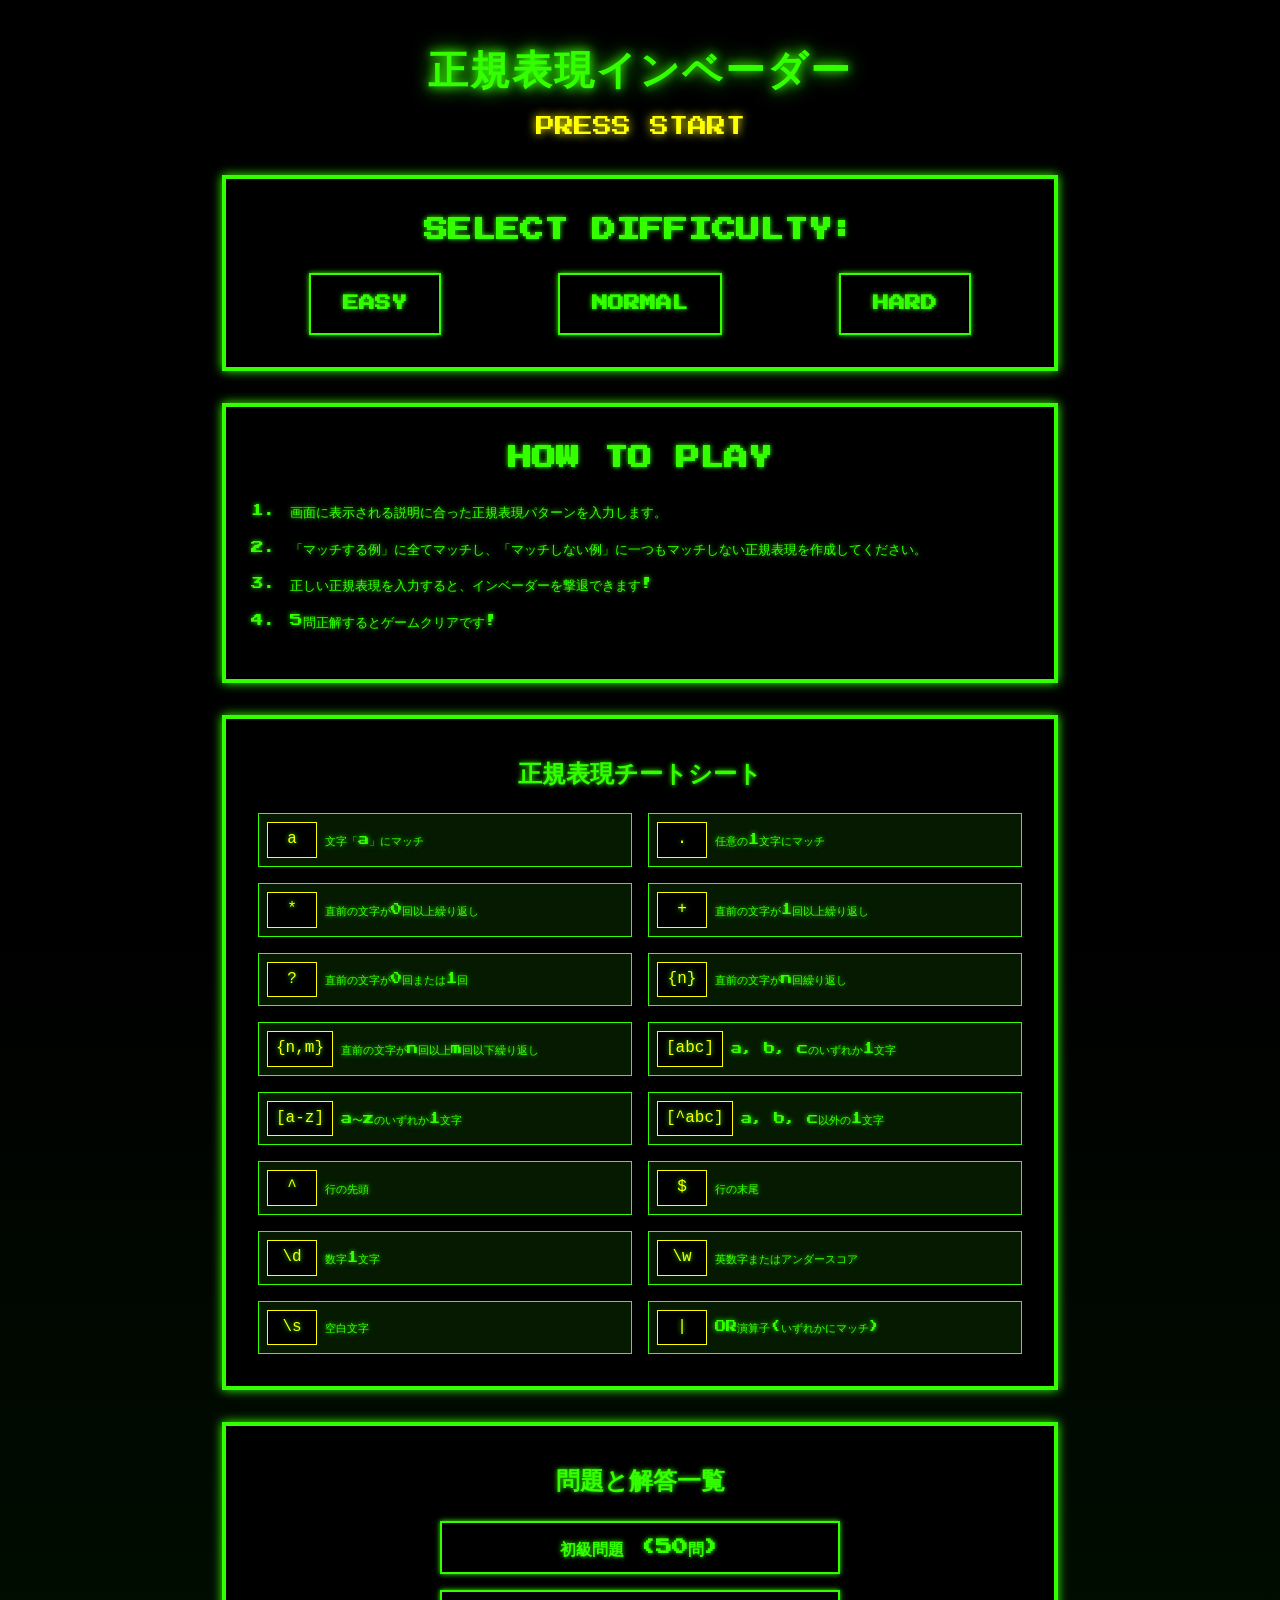
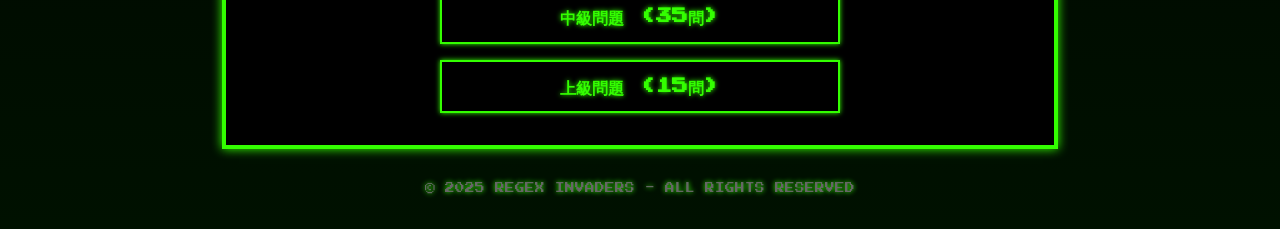
==== index.html @ 77ee5fef "refactor: Flask backendを削除して静的サイトに移行 ECSデプロイ予定だったが、ゲームロジックは全てクライアント側で完結可能。 Cloudflare Pages 配信前提に再構成" ====
<!DOCTYPE html>
<html lang="ja">
<head>
    <meta charset="UTF-8">
    <meta name="viewport" content="width=device-width, initial-scale=1.0">
    <title>正規表現インベーダーゲーム</title>
    <link rel="stylesheet" href="static/css/style.css">
    <link href="https://fonts.googleapis.com/css2?family=Press+Start+2P&display=swap" rel="stylesheet">
</head>
<body>
    <div class="container">
        <div class="game-title">
            <h1>正規表現インベーダー</h1>
            <div class="blink-text">PRESS START</div>
        </div>

        <div class="difficulty-selection">
            <h2>SELECT DIFFICULTY:</h2>
            <div class="buttons">
                <a href="game.html?level=beginner" class="btn pixel-btn">EASY</a>
                <a href="game.html?level=intermediate" class="btn pixel-btn">NORMAL</a>
                <a href="game.html?level=advanced" class="btn pixel-btn">HARD</a>
            </div>
        </div>

        <div class="instructions">
            <h2>HOW TO PLAY</h2>
            <ol>
                <li>画面に表示される説明に合った正規表現パターンを入力します。</li>
                <li>「マッチする例」に全てマッチし、「マッチしない例」に一つもマッチしない正規表現を作成してください。</li>
                <li>正しい正規表現を入力すると、インベーダーを撃退できます!</li>
                <li>5問正解するとゲームクリアです!</li>
            </ol>
        </div>

        <div class="regex-cheatsheet">
            <h2>正規表現チートシート</h2>
            <div class="cheatsheet-grid">
                <div class="cheatsheet-item">
                    <code>a</code>
                    <span>文字「a」にマッチ</span>
                </div>
                <div class="cheatsheet-item">
                    <code>.</code>
                    <span>任意の1文字にマッチ</span>
                </div>
                <div class="cheatsheet-item">
                    <code>*</code>
                    <span>直前の文字が0回以上繰り返し</span>
                </div>
                <div class="cheatsheet-item">
                    <code>+</code>
                    <span>直前の文字が1回以上繰り返し</span>
                </div>
                <div class="cheatsheet-item">
                    <code>?</code>
                    <span>直前の文字が0回または1回</span>
                </div>
                <div class="cheatsheet-item">
                    <code>{n}</code>
                    <span>直前の文字がn回繰り返し</span>
                </div>
                <div class="cheatsheet-item">
                    <code>{n,m}</code>
                    <span>直前の文字がn回以上m回以下繰り返し</span>
                </div>
                <div class="cheatsheet-item">
                    <code>[abc]</code>
                    <span>a, b, cのいずれか1文字</span>
                </div>
                <div class="cheatsheet-item">
                    <code>[a-z]</code>
                    <span>a〜zのいずれか1文字</span>
                </div>
                <div class="cheatsheet-item">
                    <code>[^abc]</code>
                    <span>a, b, c以外の1文字</span>
                </div>
                <div class="cheatsheet-item">
                    <code>^</code>
                    <span>行の先頭</span>
                </div>
                <div class="cheatsheet-item">
                    <code>$</code>
                    <span>行の末尾</span>
                </div>
                <div class="cheatsheet-item">
                    <code>\d</code>
                    <span>数字1文字</span>
                </div>
                <div class="cheatsheet-item">
                    <code>\w</code>
                    <span>英数字またはアンダースコア</span>
                </div>
                <div class="cheatsheet-item">
                    <code>\s</code>
                    <span>空白文字</span>
                </div>
                <div class="cheatsheet-item">
                    <code>|</code>
                    <span>OR演算子(いずれかにマッチ)</span>
                </div>
            </div>
        </div>

        <div class="solutions-links">
            <h2>問題と解答一覧</h2>
            <div class="buttons">
                <a href="solutions.html?level=beginner" class="btn">初級問題 (50問)</a>
                <a href="solutions.html?level=intermediate" class="btn">中級問題 (35問)</a>
                <a href="solutions.html?level=advanced" class="btn">上級問題 (15問)</a>
            </div>
        </div>

        <div class="footer">
            <p>&copy; 2025 REGEX INVADERS - ALL RIGHTS RESERVED</p>
        </div>
    </div>

    <script>
        setInterval(function() {
            const blinkText = document.querySelector('.blink-text');
            blinkText.style.visibility = (blinkText.style.visibility === 'hidden' ? 'visible' : 'hidden');
        }, 500);
    </script>
</body>
</html>
---- static/css/style.css ----
/* 90年代ゲーム風スタイル */
* {
    box-sizing: border-box;
    margin: 0;
    padding: 0;
}

html {
    scroll-behavior: smooth;
}

@font-face {
    font-family: 'PixelFont';
    src: url('https://fonts.googleapis.com/css2?family=Press+Start+2P&display=swap');
}

body {
    font-family: 'Press Start 2P', cursive, monospace;
    background-color: #000;
    color: #33ff00;
    line-height: 1.6;
    background-image: linear-gradient(to bottom, #000 50%, #001100);
    text-shadow: 0 0 5px #33ff00;
}

.container {
    max-width: 900px;
    margin: 0 auto;
    padding: 2rem;
}

h1, h2, h3 {
    color: #33ff00;
    margin-bottom: 1.5rem;
    text-align: center;
    text-transform: uppercase;
}

h1 {
    font-size: 2.5rem;
    margin-bottom: 0.5rem;
    text-shadow: 0 0 10px #33ff00, 0 0 20px #33ff00;
    letter-spacing: 2px;
}

.game-title {
    text-align: center;
    margin-bottom: 2rem;
}

.blink-text {
    color: #ffff00;
    font-size: 1.2rem;
    margin-top: 1rem;
    text-shadow: 0 0 10px #ffff00;
}

/* トップページのスタイル */
.difficulty-selection {
    background-color: #000;
    border: 4px solid #33ff00;
    border-radius: 0;
    padding: 2rem;
    margin-bottom: 2rem;
    box-shadow: 0 0 10px #33ff00;
}

.buttons {
    display: flex;
    justify-content: space-around;
    margin-top: 1rem;
    flex-wrap: wrap;
    gap: 1rem;
}

.btn {
    display: inline-block;
    background-color: #000;
    color: #33ff00;
    padding: 0.75rem 1.5rem;
    border: 2px solid #33ff00;
    text-decoration: none;
    font-weight: bold;
    transition: all 0.3s ease;
    cursor: pointer;
    font-size: 1rem;
    text-transform: uppercase;
    box-shadow: 0 0 5px #33ff00;
}

.btn.active {
    background-color: #33ff00;
    color: #000;
}

.pixel-btn {
    position: relative;
    padding: 1rem 2rem;
}

.pixel-btn:before {
    content: '';
    position: absolute;
    top: -4px;
    left: -4px;
    right: -4px;
    bottom: -4px;
    border: 2px solid #33ff00;
    z-index: -1;
}

.btn:hover {
    background-color: #33ff00;
    color: #000;
    transform: translateY(-2px);
    box-shadow: 0 0 15px #33ff00;
}

.instructions {
    background-color: #000;
    border: 4px solid #33ff00;
    border-radius: 0;
    padding: 2rem;
    margin-bottom: 2rem;
    box-shadow: 0 0 10px #33ff00;
}

.instructions ol {
    margin-left: 2rem;
    font-size: 0.8rem;
}

.instructions li {
    margin-bottom: 1rem;
}

/* 正規表現チートシート */
.regex-cheatsheet {
    background-color: #000;
    border: 4px solid #33ff00;
    border-radius: 0;
    padding: 2rem;
    margin-bottom: 2rem;
    box-shadow: 0 0 10px #33ff00;
}

.cheatsheet-grid {
    display: grid;
    grid-template-columns: repeat(auto-fill, minmax(250px, 1fr));
    gap: 1rem;
}

.cheatsheet-item {
    display: flex;
    align-items: center;
    padding: 0.5rem;
    border: 1px solid #33ff00;
    background-color: rgba(51, 255, 0, 0.1);
}

.cheatsheet-item code {
    font-family: monospace;
    background-color: #000;
    color: #ffff00;
    padding: 0.25rem 0.5rem;
    margin-right: 0.5rem;
    border: 1px solid #ffff00;
    font-size: 1rem;
    min-width: 50px;
    text-align: center;
}

.cheatsheet-item span {
    font-size: 0.7rem;
}

.footer {
    text-align: center;
    margin-top: 2rem;
    font-size: 0.6rem;
    color: #666;
}

/* 解答リンク */
.solutions-links {
    background-color: #000;
    border: 4px solid #33ff00;
    border-radius: 0;
    padding: 2rem;
    margin-bottom: 2rem;
    box-shadow: 0 0 10px #33ff00;
    text-align: center;
}

.solutions-links .buttons {
    display: flex;
    flex-direction: column;
    gap: 1rem;
    max-width: 400px;
    margin: 0 auto;
}

.solutions-links .btn {
    width: 100%;
    text-align: center;
}

/* ゲームページのスタイル */
.game-container {
    display: flex;
    flex-direction: column;
    min-height: 100vh;
}

.game-header {
    display: flex;
    justify-content: space-between;
    background-color: #000;
    padding: 1rem;
    border: 2px solid #33ff00;
    margin-bottom: 1rem;
    box-shadow: 0 0 10px #33ff00;
    flex-wrap: wrap;
}

.level-info, .score, .lives, .question-counter {
    font-size: 0.8rem;
    font-weight: bold;
    margin: 0.5rem;
}

.question-counter {
    color: #ffff00;
    text-shadow: 0 0 5px #ffff00;
}

.game-area {
    background-color: #000;
    border: 4px solid #33ff00;
    padding: 2rem;
    margin-bottom: 1rem;
    box-shadow: 0 0 10px #33ff00;
    flex-grow: 1;
}

.invader-container {
    text-align: center;
    margin-bottom: 2rem;
}

.invader {
    font-size: 5rem;
    display: inline-block;
    animation: float 3s ease-in-out infinite;
    text-shadow: 0 0 20px #ff00ff;
}

@keyframes float {
    0% {
        transform: translateY(0);
    }
    50% {
        transform: translateY(-20px);
    }
    100% {
        transform: translateY(0);
    }
}

.problem-container {
    margin-bottom: 2rem;
}

.examples {
    display: flex;
    justify-content: space-between;
    margin-top: 1rem;
}

.example-group {
    width: 48%;
    background-color: #000;
    border: 2px solid #33ff00;
    padding: 1rem;
}

.example-group h3, .example-group h4 {
    font-size: 0.8rem;
    text-align: left;
    margin-bottom: 0.5rem;
}

.example-group ul {
    list-style-type: none;
}

.example-group li {
    background-color: rgba(51, 255, 0, 0.1);
    padding: 0.5rem;
    margin-bottom: 0.5rem;
    border: 1px solid #33ff00;
    font-family: monospace;
    font-size: 0.9rem;
}

/* ヒント表示のスタイル */
.hint {
    background-color: #000;
    padding: 1rem;
    margin-top: 1rem;
    border: 2px solid #ffff00;
    color: #ffff00;
    font-style: italic;
    text-shadow: 0 0 5px #ffff00;
    font-size: 0.8rem;
}

/* 正解表示のスタイル */
.answer {
    background-color: #000;
    padding: 1rem;
    margin-top: 1rem;
    border: 2px solid #00ffff;
    color: #00ffff;
    font-weight: bold;
    font-family: monospace;
    font-size: 0.9rem;
    text-shadow: 0 0 5px #00ffff;
}

/* ゲームオーバー時の正解表示 */
.final-answer {
    background-color: #000;
    padding: 1rem;
    margin: 1rem 0;
    border: 2px solid #00ffff;
    color: #00ffff;
    font-weight: bold;
    font-family: monospace;
    font-size: 0.9rem;
    text-align: left;
    text-shadow: 0 0 5px #00ffff;
}

/* リザルト統計のスタイル */
.result-stats {
    background-color: #000;
    padding: 1rem;
    margin: 1rem 0;
    border: 2px solid #ffff00;
    color: #ffff00;
    text-align: left;
}

.stat-item {
    display: flex;
    justify-content: space-between;
    margin-bottom: 0.5rem;
    padding: 0.5rem;
    border-bottom: 1px solid rgba(255, 255, 0, 0.3);
}

.stat-item:last-child {
    border-bottom: none;
}

.stat-label {
    font-size: 0.8rem;
}

.stat-value {
    font-size: 0.8rem;
    font-weight: bold;
    color: #ff00ff;
    text-shadow: 0 0 5px #ff00ff;
}

.input-container {
    display: flex;
    margin-bottom: 1rem;
}

.regex-input {
    display: flex;
    align-items: center;
    background-color: #000;
    border: 2px solid #33ff00;
    padding: 0.5rem;
    flex-grow: 1;
    margin-right: 1rem;
}

.regex-delimiter {
    color: #ffff00;
    font-size: 1.5rem;
    font-weight: bold;
    padding: 0 0.5rem;
    text-shadow: 0 0 5px #ffff00;
}

#regex-pattern {
    background-color: #000;
    border: none;
    color: #33ff00;
    font-family: monospace;
    font-size: 1.2rem;
    padding: 0.5rem;
    width: 100%;
    outline: none;
    text-shadow: 0 0 5px #33ff00;
}

.feedback {
    min-height: 3rem;
    padding: 1rem;
    border: 2px solid #33ff00;
    margin-top: 1rem;
    text-align: center;
    font-weight: bold;
    font-size: 0.8rem;
}

.feedback.success {
    background-color: rgba(0, 255, 0, 0.2);
    color: #33ff00;
    border-color: #33ff00;
}

.feedback.error {
    background-color: rgba(255, 0, 0, 0.2);
    color: #ff0000;
    border-color: #ff0000;
    text-shadow: 0 0 5px #ff0000;
}

.game-controls {
    display: flex;
    justify-content: space-between;
}

/* モーダルのスタイル */
.modal {
    position: fixed;
    top: 0;
    left: 0;
    width: 100%;
    height: 100%;
    background-color: rgba(0, 0, 0, 0.9);
    display: flex;
    justify-content: center;
    align-items: center;
    z-index: 1000;
}

.modal-content {
    background-color: #000;
    padding: 2rem;
    border: 4px solid #33ff00;
    text-align: center;
    max-width: 500px;
    width: 90%;
    box-shadow: 0 0 20px #33ff00;
}

.modal-content h2 {
    margin-bottom: 1rem;
    color: #ffff00;
    text-shadow: 0 0 10px #ffff00;
}

.modal-content p {
    margin-bottom: 1rem;
    font-size: 1rem;
    color: #33ff00;
}

.modal-content .btn {
    margin: 0.5rem;
}

/* 解答一覧ページのスタイル */
.solutions-container {
    margin-bottom: 2rem;
}

.solutions-nav {
    background-color: #000;
    border: 4px solid #33ff00;
    border-radius: 0;
    padding: 1rem;
    margin-bottom: 2rem;
    box-shadow: 0 0 10px #33ff00;
}

.solutions-nav .buttons {
    display: flex;
    flex-wrap: wrap;
    justify-content: center;
    gap: 0.5rem;
}

.solutions-nav .btn {
    font-size: 0.7rem;
    padding: 0.5rem 1rem;
}

.page-navigation {
    display: flex;
    justify-content: space-between;
    margin: 1rem 0;
    position: sticky;
    top: 10px;
    z-index: 100;
}

.bottom-nav {
    margin-top: 2rem;
}

.nav-btn {
    font-size: 0.7rem;
    padding: 0.5rem 1rem;
    background-color: rgba(0, 0, 0, 0.8);
}

.level-section {
    margin-bottom: 3rem;
}

.problem-list {
    display: grid;
    grid-template-columns: 1fr;
    gap: 2rem;
}

.problem-card {
    background-color: #000;
    border: 2px solid #33ff00;
    padding: 1.5rem;
    box-shadow: 0 0 10px #33ff00;
}

.more-problems {
    text-align: center;
    padding: 2rem;
    color: #ffff00;
}

.problem-description {
    font-size: 1rem;
    margin-bottom: 1rem;
    padding-bottom: 1rem;
    border-bottom: 1px solid #33ff00;
}

.problem-examples {
    display: flex;
    flex-wrap: wrap;
    gap: 1rem;
    margin-bottom: 1.5rem;
}

.problem-examples .example-group {
    flex: 1;
    min-width: 200px;
}

.problem-solution {
    background-color: rgba(51, 255, 0, 0.1);
    padding: 1rem;
    border: 1px solid #33ff00;
}

.solution-pattern {
    font-size: 0.9rem;
    margin-bottom: 1rem;
    color: #00ffff;
}

.solution-pattern code {
    background-color: #000;
    padding: 0.25rem 0.5rem;
    border: 1px solid #00ffff;
    font-family: monospace;
    color: #00ffff;
    text-shadow: 0 0 5px #00ffff;
}

.solution-hint {
    font-size: 0.8rem;
    margin-bottom: 0.5rem;
    color: #ffff00;
}

.back-to-game {
    text-align: center;
    margin-top: 2rem;
    display: flex;
    justify-content: center;
    gap: 1rem;
}
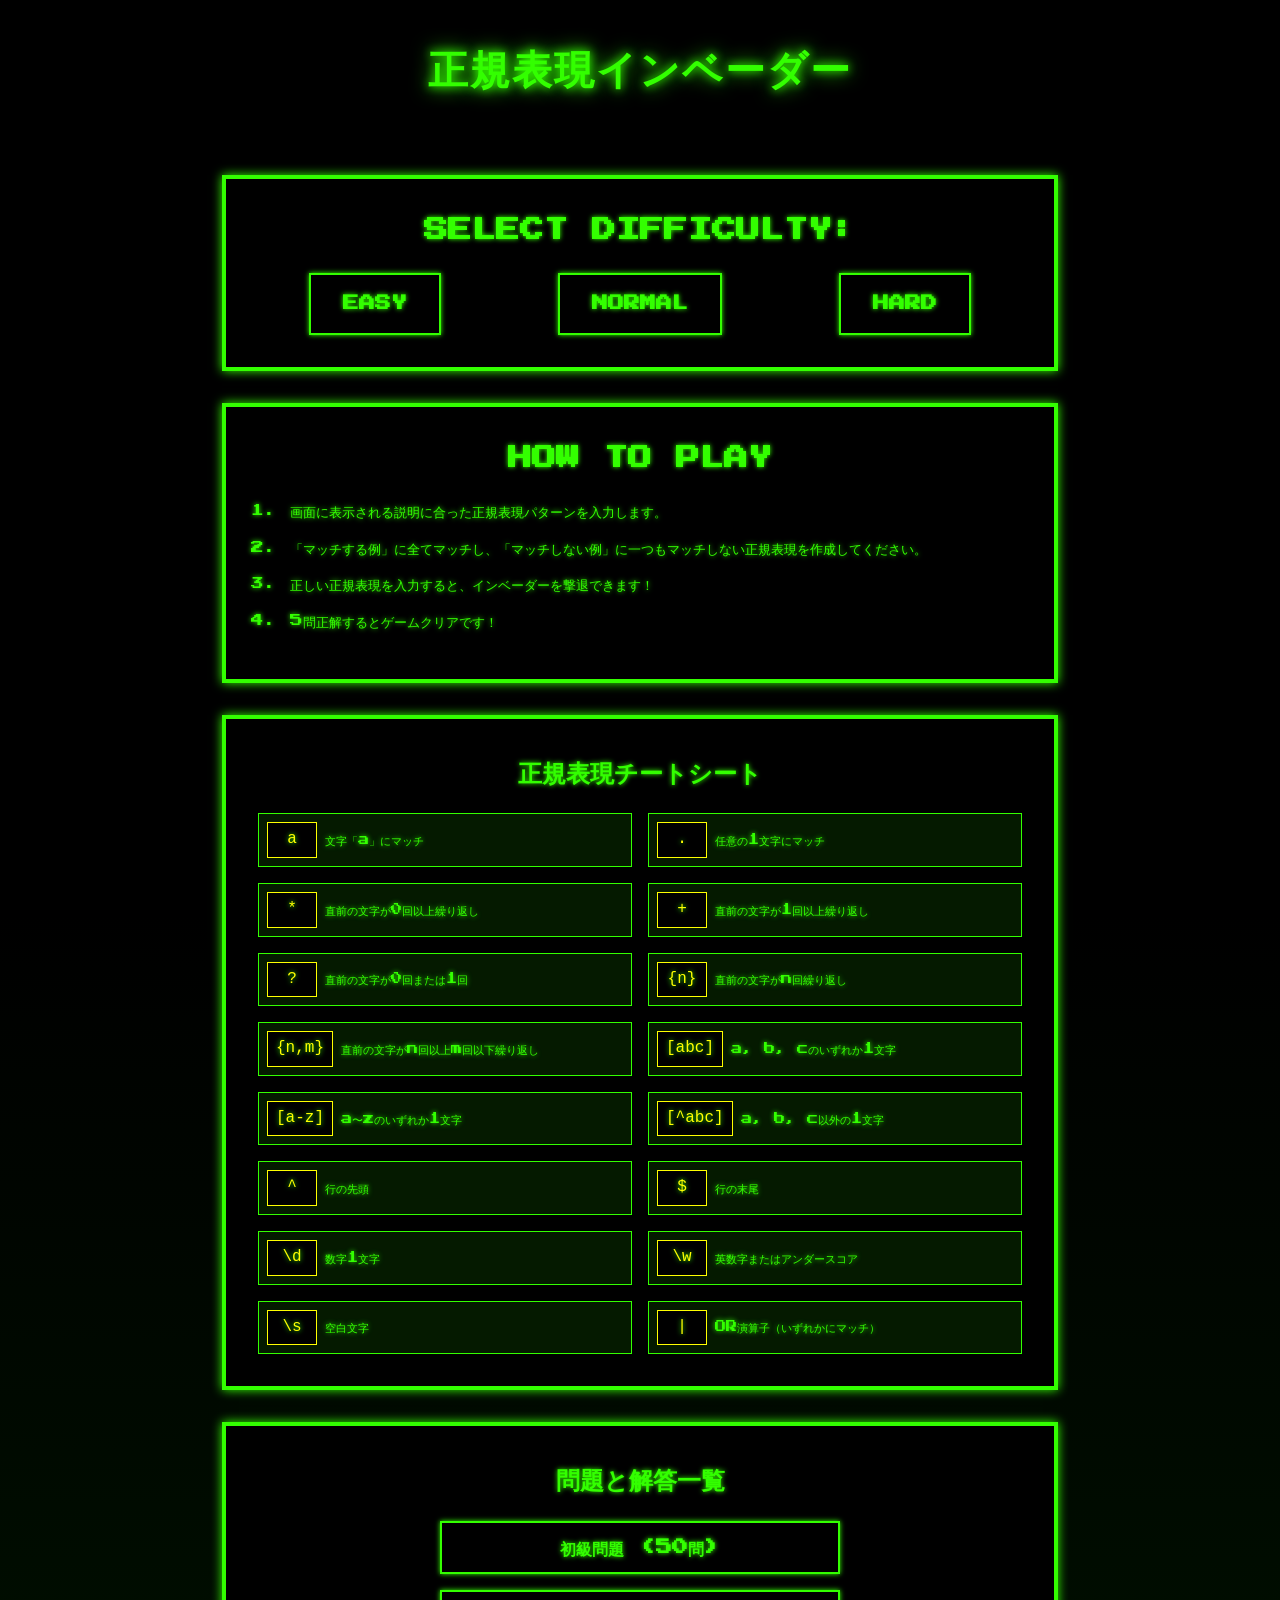
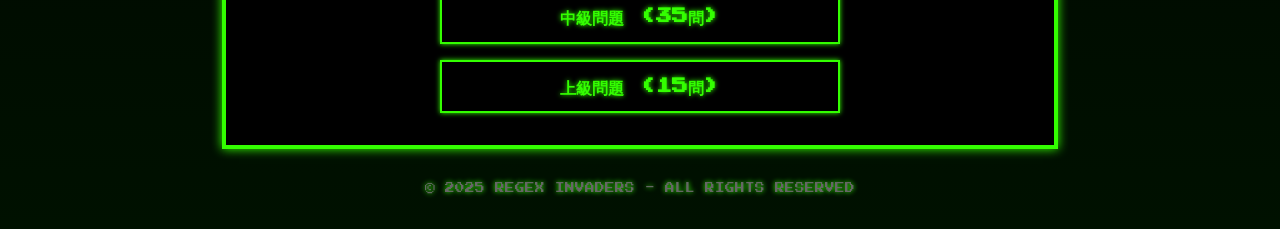
==== commit 49aef64e: "refactor(static): Flaskを撤去しクライアント完結の静的サイト化 サーバー側の出題・正誤判定をJSへ移植し、ECS前提から静的ホスティング (S3+CloudFront想定)へ方針" ====
--- a/index.html
+++ b/index.html
@@ -4,7 +4,7 @@
     <meta charset="UTF-8">
     <meta name="viewport" content="width=device-width, initial-scale=1.0">
     <title>正規表現インベーダーゲーム</title>
-    <link rel="stylesheet" href="static/css/style.css">
+    <link rel="stylesheet" href="css/style.css">
     <link href="https://fonts.googleapis.com/css2?family=Press+Start+2P&display=swap" rel="stylesheet">
 </head>
 <body>
@@ -13,7 +13,7 @@
             <h1>正規表現インベーダー</h1>
             <div class="blink-text">PRESS START</div>
         </div>
-
+        
         <div class="difficulty-selection">
             <h2>SELECT DIFFICULTY:</h2>
             <div class="buttons">
@@ -22,17 +22,17 @@
                 <a href="game.html?level=advanced" class="btn pixel-btn">HARD</a>
             </div>
         </div>
-
+        
         <div class="instructions">
             <h2>HOW TO PLAY</h2>
             <ol>
                 <li>画面に表示される説明に合った正規表現パターンを入力します。</li>
                 <li>「マッチする例」に全てマッチし、「マッチしない例」に一つもマッチしない正規表現を作成してください。</li>
-                <li>正しい正規表現を入力すると、インベーダーを撃退できます!</li>
-                <li>5問正解するとゲームクリアです!</li>
+                <li>正しい正規表現を入力すると、インベーダーを撃退できます！</li>
+                <li>5問正解するとゲームクリアです！</li>
             </ol>
         </div>
-
+        
         <div class="regex-cheatsheet">
             <h2>正規表現チートシート</h2>
             <div class="cheatsheet-grid">
@@ -98,11 +98,11 @@
                 </div>
                 <div class="cheatsheet-item">
                     <code>|</code>
-                    <span>OR演算子(いずれかにマッチ)</span>
+                    <span>OR演算子（いずれかにマッチ）</span>
                 </div>
             </div>
         </div>
-
+        
         <div class="solutions-links">
             <h2>問題と解答一覧</h2>
             <div class="buttons">
@@ -111,13 +111,14 @@
                 <a href="solutions.html?level=advanced" class="btn">上級問題 (15問)</a>
             </div>
         </div>
-
+        
         <div class="footer">
             <p>&copy; 2025 REGEX INVADERS - ALL RIGHTS RESERVED</p>
         </div>
     </div>
-
+    
     <script>
+        // 点滅テキストのアニメーション
         setInterval(function() {
             const blinkText = document.querySelector('.blink-text');
             blinkText.style.visibility = (blinkText.style.visibility === 'hidden' ? 'visible' : 'hidden');
--- a/css/style.css
+++ b/css/style.css
@@ -0,0 +1,601 @@
+/* 90年代ゲーム風スタイル */
+* {
+    box-sizing: border-box;
+    margin: 0;
+    padding: 0;
+}
+
+html {
+    scroll-behavior: smooth;
+}
+
+@font-face {
+    font-family: 'PixelFont';
+    src: url('https://fonts.googleapis.com/css2?family=Press+Start+2P&display=swap');
+}
+
+body {
+    font-family: 'Press Start 2P', cursive, monospace;
+    background-color: #000;
+    color: #33ff00;
+    line-height: 1.6;
+    background-image: linear-gradient(to bottom, #000 50%, #001100);
+    text-shadow: 0 0 5px #33ff00;
+}
+
+.container {
+    max-width: 900px;
+    margin: 0 auto;
+    padding: 2rem;
+}
+
+h1, h2, h3 {
+    color: #33ff00;
+    margin-bottom: 1.5rem;
+    text-align: center;
+    text-transform: uppercase;
+}
+
+h1 {
+    font-size: 2.5rem;
+    margin-bottom: 0.5rem;
+    text-shadow: 0 0 10px #33ff00, 0 0 20px #33ff00;
+    letter-spacing: 2px;
+}
+
+.game-title {
+    text-align: center;
+    margin-bottom: 2rem;
+}
+
+.blink-text {
+    color: #ffff00;
+    font-size: 1.2rem;
+    margin-top: 1rem;
+    text-shadow: 0 0 10px #ffff00;
+}
+
+/* トップページのスタイル */
+.difficulty-selection {
+    background-color: #000;
+    border: 4px solid #33ff00;
+    border-radius: 0;
+    padding: 2rem;
+    margin-bottom: 2rem;
+    box-shadow: 0 0 10px #33ff00;
+}
+
+.buttons {
+    display: flex;
+    justify-content: space-around;
+    margin-top: 1rem;
+    flex-wrap: wrap;
+    gap: 1rem;
+}
+
+.btn {
+    display: inline-block;
+    background-color: #000;
+    color: #33ff00;
+    padding: 0.75rem 1.5rem;
+    border: 2px solid #33ff00;
+    text-decoration: none;
+    font-weight: bold;
+    transition: all 0.3s ease;
+    cursor: pointer;
+    font-size: 1rem;
+    text-transform: uppercase;
+    box-shadow: 0 0 5px #33ff00;
+}
+
+.btn.active {
+    background-color: #33ff00;
+    color: #000;
+}
+
+.pixel-btn {
+    position: relative;
+    padding: 1rem 2rem;
+}
+
+.pixel-btn:before {
+    content: '';
+    position: absolute;
+    top: -4px;
+    left: -4px;
+    right: -4px;
+    bottom: -4px;
+    border: 2px solid #33ff00;
+    z-index: -1;
+}
+
+.btn:hover {
+    background-color: #33ff00;
+    color: #000;
+    transform: translateY(-2px);
+    box-shadow: 0 0 15px #33ff00;
+}
+
+.instructions {
+    background-color: #000;
+    border: 4px solid #33ff00;
+    border-radius: 0;
+    padding: 2rem;
+    margin-bottom: 2rem;
+    box-shadow: 0 0 10px #33ff00;
+}
+
+.instructions ol {
+    margin-left: 2rem;
+    font-size: 0.8rem;
+}
+
+.instructions li {
+    margin-bottom: 1rem;
+}
+
+/* 正規表現チートシート */
+.regex-cheatsheet {
+    background-color: #000;
+    border: 4px solid #33ff00;
+    border-radius: 0;
+    padding: 2rem;
+    margin-bottom: 2rem;
+    box-shadow: 0 0 10px #33ff00;
+}
+
+.cheatsheet-grid {
+    display: grid;
+    grid-template-columns: repeat(auto-fill, minmax(250px, 1fr));
+    gap: 1rem;
+}
+
+.cheatsheet-item {
+    display: flex;
+    align-items: center;
+    padding: 0.5rem;
+    border: 1px solid #33ff00;
+    background-color: rgba(51, 255, 0, 0.1);
+}
+
+.cheatsheet-item code {
+    font-family: monospace;
+    background-color: #000;
+    color: #ffff00;
+    padding: 0.25rem 0.5rem;
+    margin-right: 0.5rem;
+    border: 1px solid #ffff00;
+    font-size: 1rem;
+    min-width: 50px;
+    text-align: center;
+}
+
+.cheatsheet-item span {
+    font-size: 0.7rem;
+}
+
+.footer {
+    text-align: center;
+    margin-top: 2rem;
+    font-size: 0.6rem;
+    color: #666;
+}
+
+/* 解答リンク */
+.solutions-links {
+    background-color: #000;
+    border: 4px solid #33ff00;
+    border-radius: 0;
+    padding: 2rem;
+    margin-bottom: 2rem;
+    box-shadow: 0 0 10px #33ff00;
+    text-align: center;
+}
+
+.solutions-links .buttons {
+    display: flex;
+    flex-direction: column;
+    gap: 1rem;
+    max-width: 400px;
+    margin: 0 auto;
+}
+
+.solutions-links .btn {
+    width: 100%;
+    text-align: center;
+}
+
+/* ゲームページのスタイル */
+.game-container {
+    display: flex;
+    flex-direction: column;
+    min-height: 100vh;
+}
+
+.game-header {
+    display: flex;
+    justify-content: space-between;
+    background-color: #000;
+    padding: 1rem;
+    border: 2px solid #33ff00;
+    margin-bottom: 1rem;
+    box-shadow: 0 0 10px #33ff00;
+    flex-wrap: wrap;
+}
+
+.level-info, .score, .lives, .question-counter {
+    font-size: 0.8rem;
+    font-weight: bold;
+    margin: 0.5rem;
+}
+
+.question-counter {
+    color: #ffff00;
+    text-shadow: 0 0 5px #ffff00;
+}
+
+.game-area {
+    background-color: #000;
+    border: 4px solid #33ff00;
+    padding: 2rem;
+    margin-bottom: 1rem;
+    box-shadow: 0 0 10px #33ff00;
+    flex-grow: 1;
+}
+
+.invader-container {
+    text-align: center;
+    margin-bottom: 2rem;
+}
+
+.invader {
+    font-size: 5rem;
+    display: inline-block;
+    animation: float 3s ease-in-out infinite;
+    text-shadow: 0 0 20px #ff00ff;
+}
+
+@keyframes float {
+    0% {
+        transform: translateY(0);
+    }
+    50% {
+        transform: translateY(-20px);
+    }
+    100% {
+        transform: translateY(0);
+    }
+}
+
+.problem-container {
+    margin-bottom: 2rem;
+}
+
+.examples {
+    display: flex;
+    justify-content: space-between;
+    margin-top: 1rem;
+}
+
+.example-group {
+    width: 48%;
+    background-color: #000;
+    border: 2px solid #33ff00;
+    padding: 1rem;
+}
+
+.example-group h3, .example-group h4 {
+    font-size: 0.8rem;
+    text-align: left;
+    margin-bottom: 0.5rem;
+}
+
+.example-group ul {
+    list-style-type: none;
+}
+
+.example-group li {
+    background-color: rgba(51, 255, 0, 0.1);
+    padding: 0.5rem;
+    margin-bottom: 0.5rem;
+    border: 1px solid #33ff00;
+    font-family: monospace;
+    font-size: 0.9rem;
+}
+
+/* ヒント表示のスタイル */
+.hint {
+    background-color: #000;
+    padding: 1rem;
+    margin-top: 1rem;
+    border: 2px solid #ffff00;
+    color: #ffff00;
+    font-style: italic;
+    text-shadow: 0 0 5px #ffff00;
+    font-size: 0.8rem;
+}
+
+/* 正解表示のスタイル */
+.answer {
+    background-color: #000;
+    padding: 1rem;
+    margin-top: 1rem;
+    border: 2px solid #00ffff;
+    color: #00ffff;
+    font-weight: bold;
+    font-family: monospace;
+    font-size: 0.9rem;
+    text-shadow: 0 0 5px #00ffff;
+}
+
+/* ゲームオーバー時の正解表示 */
+.final-answer {
+    background-color: #000;
+    padding: 1rem;
+    margin: 1rem 0;
+    border: 2px solid #00ffff;
+    color: #00ffff;
+    font-weight: bold;
+    font-family: monospace;
+    font-size: 0.9rem;
+    text-align: left;
+    text-shadow: 0 0 5px #00ffff;
+}
+
+/* リザルト統計のスタイル */
+.result-stats {
+    background-color: #000;
+    padding: 1rem;
+    margin: 1rem 0;
+    border: 2px solid #ffff00;
+    color: #ffff00;
+    text-align: left;
+}
+
+.stat-item {
+    display: flex;
+    justify-content: space-between;
+    margin-bottom: 0.5rem;
+    padding: 0.5rem;
+    border-bottom: 1px solid rgba(255, 255, 0, 0.3);
+}
+
+.stat-item:last-child {
+    border-bottom: none;
+}
+
+.stat-label {
+    font-size: 0.8rem;
+}
+
+.stat-value {
+    font-size: 0.8rem;
+    font-weight: bold;
+    color: #ff00ff;
+    text-shadow: 0 0 5px #ff00ff;
+}
+
+.input-container {
+    display: flex;
+    margin-bottom: 1rem;
+}
+
+.regex-input {
+    display: flex;
+    align-items: center;
+    background-color: #000;
+    border: 2px solid #33ff00;
+    padding: 0.5rem;
+    flex-grow: 1;
+    margin-right: 1rem;
+}
+
+.regex-delimiter {
+    color: #ffff00;
+    font-size: 1.5rem;
+    font-weight: bold;
+    padding: 0 0.5rem;
+    text-shadow: 0 0 5px #ffff00;
+}
+
+#regex-pattern {
+    background-color: #000;
+    border: none;
+    color: #33ff00;
+    font-family: monospace;
+    font-size: 1.2rem;
+    padding: 0.5rem;
+    width: 100%;
+    outline: none;
+    text-shadow: 0 0 5px #33ff00;
+}
+
+.feedback {
+    min-height: 3rem;
+    padding: 1rem;
+    border: 2px solid #33ff00;
+    margin-top: 1rem;
+    text-align: center;
+    font-weight: bold;
+    font-size: 0.8rem;
+}
+
+.feedback.success {
+    background-color: rgba(0, 255, 0, 0.2);
+    color: #33ff00;
+    border-color: #33ff00;
+}
+
+.feedback.error {
+    background-color: rgba(255, 0, 0, 0.2);
+    color: #ff0000;
+    border-color: #ff0000;
+    text-shadow: 0 0 5px #ff0000;
+}
+
+.game-controls {
+    display: flex;
+    justify-content: space-between;
+}
+
+/* モーダルのスタイル */
+.modal {
+    position: fixed;
+    top: 0;
+    left: 0;
+    width: 100%;
+    height: 100%;
+    background-color: rgba(0, 0, 0, 0.9);
+    display: flex;
+    justify-content: center;
+    align-items: center;
+    z-index: 1000;
+}
+
+.modal-content {
+    background-color: #000;
+    padding: 2rem;
+    border: 4px solid #33ff00;
+    text-align: center;
+    max-width: 500px;
+    width: 90%;
+    box-shadow: 0 0 20px #33ff00;
+}
+
+.modal-content h2 {
+    margin-bottom: 1rem;
+    color: #ffff00;
+    text-shadow: 0 0 10px #ffff00;
+}
+
+.modal-content p {
+    margin-bottom: 1rem;
+    font-size: 1rem;
+    color: #33ff00;
+}
+
+.modal-content .btn {
+    margin: 0.5rem;
+}
+
+/* 解答一覧ページのスタイル */
+.solutions-container {
+    margin-bottom: 2rem;
+}
+
+.solutions-nav {
+    background-color: #000;
+    border: 4px solid #33ff00;
+    border-radius: 0;
+    padding: 1rem;
+    margin-bottom: 2rem;
+    box-shadow: 0 0 10px #33ff00;
+}
+
+.solutions-nav .buttons {
+    display: flex;
+    flex-wrap: wrap;
+    justify-content: center;
+    gap: 0.5rem;
+}
+
+.solutions-nav .btn {
+    font-size: 0.7rem;
+    padding: 0.5rem 1rem;
+}
+
+.page-navigation {
+    display: flex;
+    justify-content: space-between;
+    margin: 1rem 0;
+    position: sticky;
+    top: 10px;
+    z-index: 100;
+}
+
+.bottom-nav {
+    margin-top: 2rem;
+}
+
+.nav-btn {
+    font-size: 0.7rem;
+    padding: 0.5rem 1rem;
+    background-color: rgba(0, 0, 0, 0.8);
+}
+
+.level-section {
+    margin-bottom: 3rem;
+}
+
+.problem-list {
+    display: grid;
+    grid-template-columns: 1fr;
+    gap: 2rem;
+}
+
+.problem-card {
+    background-color: #000;
+    border: 2px solid #33ff00;
+    padding: 1.5rem;
+    box-shadow: 0 0 10px #33ff00;
+}
+
+.more-problems {
+    text-align: center;
+    padding: 2rem;
+    color: #ffff00;
+}
+
+.problem-description {
+    font-size: 1rem;
+    margin-bottom: 1rem;
+    padding-bottom: 1rem;
+    border-bottom: 1px solid #33ff00;
+}
+
+.problem-examples {
+    display: flex;
+    flex-wrap: wrap;
+    gap: 1rem;
+    margin-bottom: 1.5rem;
+}
+
+.problem-examples .example-group {
+    flex: 1;
+    min-width: 200px;
+}
+
+.problem-solution {
+    background-color: rgba(51, 255, 0, 0.1);
+    padding: 1rem;
+    border: 1px solid #33ff00;
+}
+
+.solution-pattern {
+    font-size: 0.9rem;
+    margin-bottom: 1rem;
+    color: #00ffff;
+}
+
+.solution-pattern code {
+    background-color: #000;
+    padding: 0.25rem 0.5rem;
+    border: 1px solid #00ffff;
+    font-family: monospace;
+    color: #00ffff;
+    text-shadow: 0 0 5px #00ffff;
+}
+
+.solution-hint {
+    font-size: 0.8rem;
+    margin-bottom: 0.5rem;
+    color: #ffff00;
+}
+
+.back-to-game {
+    text-align: center;
+    margin-top: 2rem;
+    display: flex;
+    justify-content: center;
+    gap: 1rem;
+}
